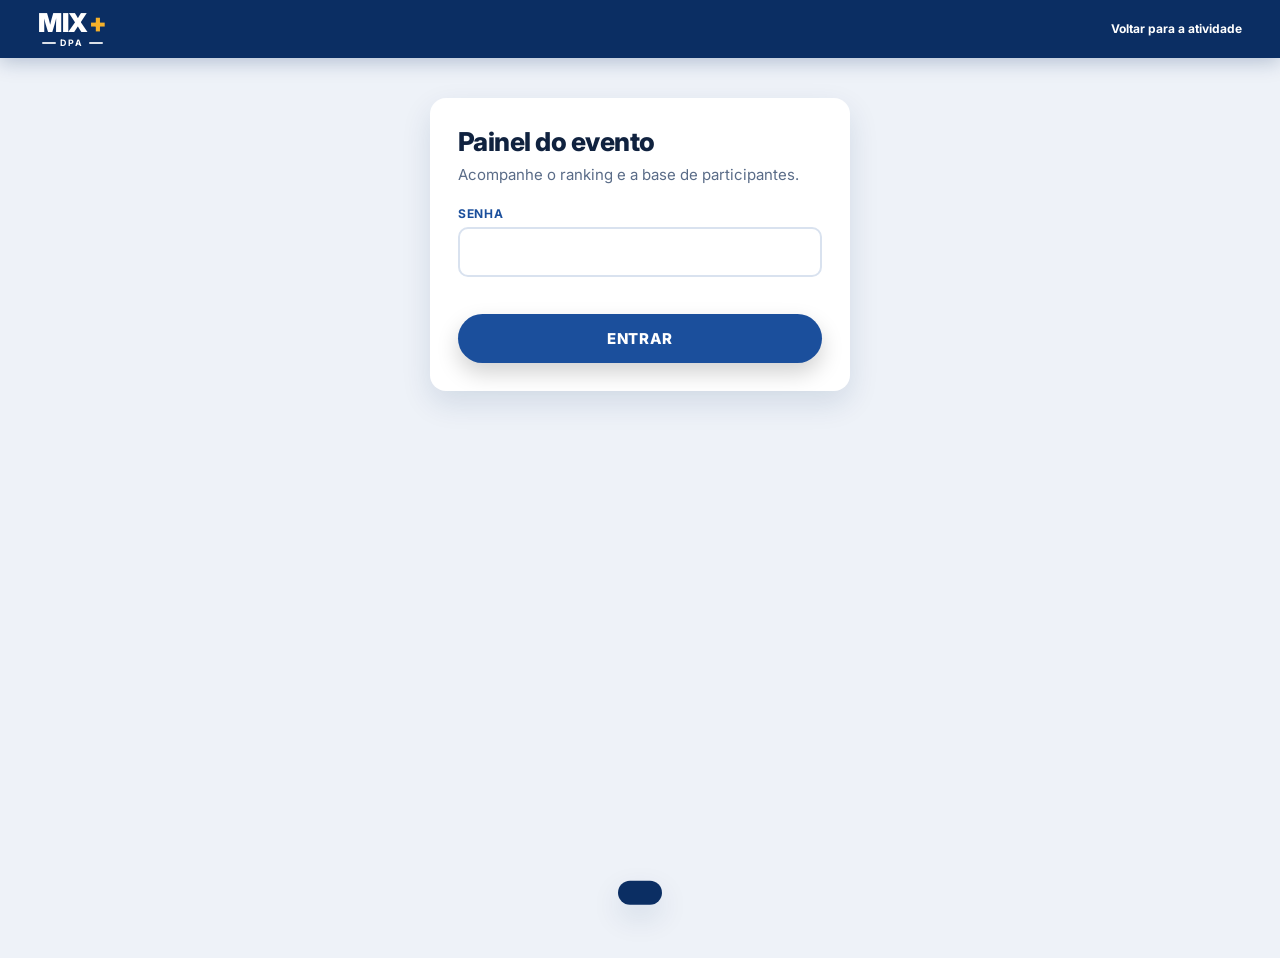
==== painel.html @ e9094240 "MIX+ DPA: atividade de itens incrementais em duas etapas A gôndola chega montada com os SKUs que rep" ====
<!DOCTYPE html>
<html lang="pt-BR">
<head>
<meta charset="utf-8">
<meta name="viewport" content="width=device-width, initial-scale=1">
<title>Painel do evento | MIX+ DPA</title>
<link rel="stylesheet" href="css/app.css">
<style>
  .kpis { display: grid; grid-template-columns: repeat(5, 1fr); gap: 14px; margin-bottom: 22px; }
  .kpi { background: #fff; border-radius: 14px; padding: 18px; box-shadow: var(--sombra); }
  .kpi b { font-size: 30px; font-weight: 900; display: block; line-height: 1; }
  .kpi span { font-size: 10.5px; text-transform: uppercase; letter-spacing: .07em; color: var(--texto-suave); font-weight: 700; }
  .grade-painel { display: grid; grid-template-columns: 1fr 1fr; gap: 18px; margin-bottom: 18px; }
  .barra-linha { display: grid; grid-template-columns: 1fr 52px; gap: 10px; align-items: center; margin-bottom: 9px; }
  .barra-linha .nome { font-size: 12.5px; font-weight: 600; }
  .barra-linha .trilho { height: 18px; background: #E8EEF6; border-radius: 6px; overflow: hidden; }
  .barra-linha .trilho i { display: block; height: 100%; background: var(--azul); }
  .barra-linha .num { font-weight: 800; font-size: 13px; text-align: right; }
  .acoes-painel { display: flex; gap: 10px; flex-wrap: wrap; margin-bottom: 20px; }
  .modo { background: #FFF7E3; border: 1px solid var(--amarelo); border-radius: 12px; padding: 12px 16px; font-size: 13px; margin-bottom: 20px; }
  .rolagem { overflow-x: auto; }
  @media (max-width: 900px) { .kpis { grid-template-columns: repeat(2, 1fr); } .grade-painel { grid-template-columns: 1fr; } }
</style>
</head>
<body>

<header class="topo"><div class="limite">
  <div class="marca claro p"><span class="mix"><b>MIX</b><i>+</i></span><span class="dpa">DPA</span></div>
  <a href="index.html" style="color:#fff;font-size:12px;font-weight:700;text-decoration:none">Voltar para a atividade</a>
</div></header>

<section class="tela ativa" id="tela-senha">
  <div class="miolo"><div class="limite">
    <div class="cartao" style="max-width:420px;margin:0 auto">
      <h2 class="titulo" style="font-size:26px">Painel do evento</h2>
      <p class="apoio">Acompanhe o ranking e a base de participantes.</p>
      <form id="form-senha" class="formulario">
        <div class="campo largo">
          <label for="f-senha">Senha</label>
          <input type="password" id="f-senha" autocomplete="current-password">
          <span class="erro" data-erro="f-senha"></span>
        </div>
        <div class="campo largo"><button class="btn azul" type="submit">Entrar</button></div>
      </form>
    </div>
  </div></div>
</section>

<section class="tela" id="tela-painel">
  <div class="miolo"><div class="limite">
    <span class="tarja" id="tarja-evento"></span>
    <h2 class="titulo">Ranking e participantes</h2>
    <p class="apoio" id="descricao-modo"></p>
    <div class="modo" id="modo"></div>

    <div class="kpis" id="kpis"></div>

    <div class="acoes-painel">
      <button class="btn pequeno azul" id="btn-atualizar">Atualizar agora</button>
      <button class="btn pequeno" id="btn-csv">Baixar CSV</button>
      <button class="btn pequeno linha" id="btn-json">Baixar JSON</button>
      <button class="btn pequeno linha" id="btn-limpar" style="color:var(--vermelho)">Limpar dados deste aparelho</button>
    </div>

    <div class="cartao" style="margin-bottom:18px">
      <h3 style="margin:0 0 4px;font-size:16px;font-weight:800">Ranking ao vivo</h3>
      <p class="sub" style="font-size:12.5px;color:var(--texto-suave);margin:0 0 14px" id="sub-ranking"></p>
      <div class="rolagem"><table class="tabela" id="tabela-ranking"></table></div>
    </div>

    <div class="grade-painel">
      <div class="cartao">
        <h3 style="margin:0 0 4px;font-size:16px;font-weight:800">Itens incrementais mais escolhidos</h3>
        <p class="sub" style="font-size:12.5px;color:var(--texto-suave);margin:0 0 14px">O que o time entende como prioridade.</p>
        <div id="mais-escolhidos"></div>
      </div>
      <div class="cartao">
        <h3 style="margin:0 0 4px;font-size:16px;font-weight:800">Oportunidades mais esquecidas</h3>
        <p class="sub" style="font-size:12.5px;color:var(--texto-suave);margin:0 0 14px">Itens de alta incrementalidade que ficaram de fora.</p>
        <div id="mais-esquecidos"></div>
      </div>
    </div>

    <div class="cartao">
      <h3 style="margin:0 0 4px;font-size:16px;font-weight:800">Base de participantes</h3>
      <p class="sub" style="font-size:12.5px;color:var(--texto-suave);margin:0 0 14px" id="resumo-base"></p>
      <div class="rolagem"><table class="tabela" id="tabela-base"></table></div>
    </div>
  </div></div>
</section>

<div class="aviso" id="aviso"></div>

<script src="config.js"></script>
<script src="js/dados.js"></script>
<script src="js/etapas.js"></script>
<script src="js/motor.js"></script>
<script src="js/store.js"></script>
<script src="js/painel.js"></script>
</body>
</html>
---- css/app.css ----
/* ==========================================================================
   MIX+ DPA | atividade de MIX ideal
   Paleta do material: azul marinho #0B2E63, azul #1B4F9C, azul claro #2E79D6,
   amarelo #F5B02A e branco.
   ========================================================================== */

@import url("https://fonts.googleapis.com/css2?family=Inter:wght@400;500;600;700;800;900&display=swap");

:root {
  --marinho: #0B2E63;
  --marinho-2: #0F3C7E;
  --azul: #1B4F9C;
  --azul-claro: #2E79D6;
  --amarelo: #F5B02A;
  --amarelo-claro: #FFC845;
  --fundo: #EEF2F8;
  --branco: #FFFFFF;
  --texto: #10223F;
  --texto-suave: #5A6C88;
  --linha: #D9E2EF;
  --verde: #2E9E6B;
  --vermelho: #D8434B;
  --sombra: 0 12px 30px rgba(11, 46, 99, .12);
  --raio: 16px;
}

* { box-sizing: border-box; }
html, body { margin: 0; padding: 0; }
body {
  font-family: Inter, system-ui, sans-serif;
  background: var(--fundo);
  color: var(--texto);
  -webkit-font-smoothing: antialiased;
  overflow-x: hidden;
}
button, input, select { font-family: inherit; }
img { max-width: 100%; display: block; }

.tela { display: none; min-height: 100vh; }
.tela.ativa { display: block; }
.limite { width: min(1280px, 94vw); margin: 0 auto; }

/* ---------- logotipo MIX+ DPA ---------- */
.marca { display: inline-flex; flex-direction: column; align-items: center; line-height: 1; user-select: none; }
.marca .mix { font-weight: 900; letter-spacing: -.02em; display: flex; align-items: flex-start; gap: .04em; }
.marca .mix b { font-weight: 900; }
.marca .mix i { font-style: normal; color: var(--amarelo); }
.marca .dpa {
  display: flex; align-items: center; gap: .5em; font-weight: 700; letter-spacing: .22em;
  margin-top: .32em; font-size: .34em; text-transform: uppercase;
}
.marca .dpa::before, .marca .dpa::after {
  content: ""; height: 2px; width: 1.6em; background: currentColor; opacity: .85; border-radius: 2px;
}
.marca.claro { color: #fff; }
.marca.escuro { color: var(--marinho); }
.marca.g { font-size: 76px; }
.marca.m { font-size: 40px; }
.marca.p { font-size: 26px; }

/* ---------- topo ---------- */
.topo {
  background: var(--marinho); color: #fff; position: sticky; top: 0; z-index: 60;
  padding: 10px 0; box-shadow: 0 4px 18px rgba(11, 46, 99, .25);
}
.topo .limite { display: flex; align-items: center; justify-content: space-between; gap: 16px; }
.topo .evento { font-size: 12px; font-weight: 600; opacity: .8; letter-spacing: .04em; }
.passos-topo { display: flex; gap: 8px; align-items: center; }
.passo-chip {
  display: flex; align-items: center; gap: 7px; background: rgba(255,255,255,.12);
  border: 1px solid rgba(255,255,255,.18); padding: 5px 12px; border-radius: 999px;
  font-size: 12px; font-weight: 600;
}
.passo-chip b { background: rgba(255,255,255,.22); width: 19px; height: 19px; border-radius: 50%; display: grid; place-items: center; font-size: 11px; }
.passo-chip.ativo { background: var(--amarelo); color: var(--marinho); border-color: var(--amarelo); }
.passo-chip.ativo b { background: rgba(11,46,99,.18); }
.passo-chip.feito { background: rgba(46,158,107,.9); border-color: transparent; }

/* ---------- abertura ---------- */
.abertura {
  min-height: 100vh; display: grid; place-items: center; text-align: center; padding: 40px 20px;
  background:
    radial-gradient(circle at 12% 18%, rgba(46,121,214,.5), transparent 45%),
    radial-gradient(circle at 88% 78%, rgba(245,176,42,.28), transparent 45%),
    var(--marinho);
  color: #fff; position: relative; overflow: hidden;
}
.abertura::after {
  content: ""; position: absolute; inset: auto -10% -32% -10%; height: 46%;
  background: var(--fundo); border-radius: 50% 50% 0 0 / 100% 100% 0 0;
}
.abertura-conteudo { position: relative; z-index: 2; max-width: 820px; }
.abertura h1 {
  font-size: clamp(28px, 4.4vw, 46px); font-weight: 800; line-height: 1.08; margin: 26px 0 14px; letter-spacing: -.02em;
}
.abertura h1 em { font-style: normal; color: var(--amarelo); }
.abertura p.chamada { font-size: clamp(15px, 1.9vw, 19px); opacity: .92; max-width: 620px; margin: 0 auto 30px; font-weight: 500; }
.como-funciona { display: grid; grid-template-columns: repeat(4, 1fr); gap: 12px; margin: 0 0 32px; }
.como-item {
  background: rgba(255,255,255,.1); border: 1px solid rgba(255,255,255,.16);
  border-radius: 14px; padding: 14px 12px; text-align: left; display: flex; gap: 10px; align-items: flex-start;
}
.como-item span {
  background: var(--amarelo); color: var(--marinho); font-weight: 800; font-size: 13px;
  width: 24px; height: 24px; border-radius: 50%; display: grid; place-items: center; flex: 0 0 auto;
}
.como-item p { margin: 0; font-size: 13px; line-height: 1.35; font-weight: 500; }

.btn {
  display: inline-flex; align-items: center; justify-content: center; gap: 10px;
  border: 0; border-radius: 999px; padding: 15px 34px; font-size: 15px; font-weight: 800;
  text-transform: uppercase; letter-spacing: .04em; cursor: pointer;
  background: var(--amarelo); color: var(--marinho);
  box-shadow: 0 10px 22px rgba(0,0,0,.18); transition: transform .14s ease, box-shadow .14s ease, opacity .14s ease;
}
.btn:hover { transform: translateY(-2px); }
.btn:disabled { opacity: .45; cursor: not-allowed; transform: none; }
.btn.azul { background: var(--azul); color: #fff; }
.btn.linha { background: transparent; border: 2px solid currentColor; color: var(--marinho); box-shadow: none; }
.btn.pequeno { padding: 10px 20px; font-size: 13px; }

/* ---------- cartoes e formulario ---------- */
.miolo { padding: 40px 0 70px; }
.cartao { background: var(--branco); border-radius: var(--raio); box-shadow: var(--sombra); padding: 28px; }
.tarja {
  display: inline-block; background: var(--azul); color: #fff; font-weight: 700; font-size: 11px;
  letter-spacing: .12em; text-transform: uppercase; padding: 6px 14px; border-radius: 999px; margin-bottom: 14px;
}
.tarja.amarela { background: var(--amarelo); color: var(--marinho); }
h2.titulo { font-size: clamp(22px, 3vw, 32px); font-weight: 800; margin: 0 0 8px; letter-spacing: -.02em; }
p.apoio { color: var(--texto-suave); font-size: 15px; margin: 0 0 22px; max-width: 640px; }

.formulario { display: grid; gap: 16px; grid-template-columns: repeat(2, 1fr); }
.campo { display: flex; flex-direction: column; gap: 6px; }
.campo.largo { grid-column: 1 / -1; }
.campo label { font-size: 12px; font-weight: 700; text-transform: uppercase; letter-spacing: .06em; color: var(--azul); }
.campo input, .campo select {
  border: 2px solid var(--linha); border-radius: 10px; padding: 13px 14px; font-size: 16px; background: #fff; color: var(--texto);
}
.campo input:focus, .campo select:focus { outline: none; border-color: var(--azul-claro); }
.campo input.invalido { border-color: var(--vermelho); background: #FFF6F6; }
.campo .erro { color: var(--vermelho); font-size: 12px; font-weight: 600; min-height: 15px; }
.consentimento { display: flex; gap: 11px; align-items: flex-start; background: var(--fundo); border-radius: 10px; padding: 14px; }
.consentimento input { width: 20px; height: 20px; accent-color: var(--azul); margin-top: 2px; flex: 0 0 auto; }
.consentimento label { font-size: 13.5px; color: var(--texto-suave); line-height: 1.45; }

/* ---------- transicao de etapa ---------- */
.etapa-aviso { display: grid; place-items: center; min-height: 78vh; text-align: center; }
.etapa-aviso .numero {
  width: 88px; height: 88px; border-radius: 50%; background: var(--azul); color: #fff;
  display: grid; place-items: center; font-size: 42px; font-weight: 900; margin: 0 auto 18px;
}
.etapa-aviso h2 { font-size: clamp(26px, 4vw, 40px); font-weight: 800; margin: 0 0 10px; }
.etapa-aviso p { color: var(--texto-suave); font-size: 16px; max-width: 560px; margin: 0 auto 10px; }
.regras { display: grid; gap: 10px; max-width: 520px; margin: 22px auto 30px; text-align: left; }
.regra { display: flex; gap: 12px; align-items: flex-start; background: #fff; border-radius: 12px; padding: 14px 16px; box-shadow: var(--sombra); }
.regra b { color: var(--azul); font-size: 22px; line-height: 1; }
.regra p { margin: 0; font-size: 14px; color: var(--texto); }

/* ---------- barra do jogo ---------- */
.barra {
  background: var(--marinho); color: #fff; position: sticky; top: 0; z-index: 70; padding: 10px 0;
}
.barra .limite { display: flex; align-items: center; gap: 18px; flex-wrap: wrap; justify-content: space-between; }
.medidores { display: flex; gap: 22px; align-items: center; flex-wrap: wrap; }
.medidor { display: flex; flex-direction: column; line-height: 1.15; }
.medidor b { font-size: 18px; font-weight: 800; }
.medidor span { font-size: 10.5px; text-transform: uppercase; letter-spacing: .08em; opacity: .7; font-weight: 600; }
.medidor.destaque b { color: var(--amarelo); }

/* ---------- arena ---------- */
.arena { display: grid; grid-template-columns: minmax(0, 1fr) minmax(300px, 360px); gap: 20px; padding: 22px 0 60px; align-items: start; }

.planograma { background: #fff; border-radius: var(--raio); box-shadow: var(--sombra); padding: 18px; position: sticky; top: 74px; }
.planograma-cabecalho { display: flex; justify-content: space-between; align-items: center; gap: 12px; flex-wrap: wrap; margin-bottom: 14px; }
.planograma-cabecalho h3 { margin: 0; font-size: 17px; font-weight: 800; }
.legenda-plano { display: flex; gap: 14px; font-size: 11.5px; color: var(--texto-suave); font-weight: 600; flex-wrap: wrap; }
.legenda-plano i { width: 11px; height: 11px; border-radius: 3px; display: inline-block; margin-right: 5px; vertical-align: -1px; }

.prateleira { margin-bottom: 12px; }
.prateleira .vaos { display: grid; gap: 6px; min-width: 0; }
.prateleira .base { height: 8px; border-radius: 3px; background: linear-gradient(180deg, #CBD8E8, #A9BDD6); margin-top: 3px; }

.vao {
  position: relative; aspect-ratio: 3 / 4; border-radius: 10px; min-width: 0; overflow: hidden;
  display: grid; place-items: center; background: #F7FAFD; border: 2px solid #E4ECF6;
}
.vao img { width: 100%; height: 100%; object-fit: contain; padding: 5px; }
.vao .nome-mini {
  position: absolute; inset: auto 0 0 0; font-size: 8px; font-weight: 700; text-align: center;
  background: rgba(255,255,255,.92); padding: 2px 2px; line-height: 1.1;
  display: -webkit-box; -webkit-line-clamp: 2; -webkit-box-orient: vertical; overflow: hidden;
}
.vao.base-80 { border-color: #DCE6F3; }
.vao.base-80::before {
  content: "80%"; position: absolute; top: 4px; left: 4px; z-index: 2;
  background: var(--marinho); color: #fff; font-size: 8px; font-weight: 800;
  padding: 2px 5px; border-radius: 999px; letter-spacing: .04em;
}
.vao.vazio {
  border: 2px dashed var(--azul-claro); background: #EAF2FD; cursor: pointer;
}
.vao.vazio::after {
  content: "+"; font-size: 26px; font-weight: 800; color: var(--azul-claro); opacity: .8;
}
.vao.vazio.sobre { background: #DCEBFF; border-color: var(--amarelo); box-shadow: inset 0 0 0 3px var(--amarelo); }
.vao.escolhido { border: 2px solid var(--amarelo); background: #FFFDF6; cursor: pointer; }
.vao.escolhido::before {
  content: "NOVO"; position: absolute; top: 4px; left: 4px; z-index: 2;
  background: var(--amarelo); color: var(--marinho); font-size: 8px; font-weight: 800;
  padding: 2px 5px; border-radius: 999px; letter-spacing: .04em;
}
.vao.escolhido:hover::after {
  content: "tirar"; position: absolute; inset: auto 0 0 0; background: rgba(216,67,75,.94); color: #fff;
  font-size: 9px; font-weight: 800; text-transform: uppercase; padding: 3px 0; text-align: center;
}

/* ---------- catalogo ---------- */
.catalogo { background: #fff; border-radius: var(--raio); box-shadow: var(--sombra); padding: 16px; min-width: 0; }
.catalogo h3 { margin: 0 0 3px; font-size: 16px; font-weight: 800; }
.catalogo p.dica { margin: 0 0 12px; font-size: 12.5px; color: var(--texto-suave); }
.busca input { width: 100%; border: 2px solid var(--linha); border-radius: 10px; padding: 10px 12px; font-size: 14px; margin-bottom: 10px; }
.busca input:focus { outline: none; border-color: var(--azul-claro); }
.abas { display: flex; gap: 6px; overflow-x: auto; padding-bottom: 8px; margin-bottom: 10px; }
.abas button {
  border: 2px solid var(--linha); background: #fff; color: var(--azul); border-radius: 8px;
  padding: 7px 13px; font-size: 12px; font-weight: 700; white-space: nowrap; cursor: pointer;
}
.abas button.ativo { background: var(--azul); border-color: var(--azul); color: #fff; }

.lista { display: grid; gap: 9px; max-height: 60vh; overflow-y: auto; padding-right: 4px; }
.item {
  display: grid; grid-template-columns: 54px 1fr 26px; gap: 10px; align-items: center;
  border: 2px solid #EDF2F8; border-radius: 12px; padding: 8px; cursor: pointer; background: #fff;
  transition: border-color .14s ease, transform .14s ease;
}
.item:hover { border-color: var(--azul-claro); transform: translateX(2px); }
.item.dentro { border-color: var(--amarelo); background: #FFFDF5; }
.item img { width: 54px; height: 54px; object-fit: contain; }
.item b { display: block; font-size: 12.5px; font-weight: 700; line-height: 1.22; }
.item small { font-size: 10.5px; color: var(--texto-suave); font-weight: 600; }
.item .selo { font-size: 9px; font-weight: 800; text-transform: uppercase; letter-spacing: .05em; padding: 2px 6px; border-radius: 999px; color: #fff; display: inline-block; margin-top: 4px; }
.item .marca-check {
  width: 22px; height: 22px; border-radius: 6px; border: 2px solid var(--linha); display: grid; place-items: center;
  font-size: 13px; font-weight: 800; color: transparent;
}
.item.dentro .marca-check { background: var(--amarelo); border-color: var(--amarelo); color: var(--marinho); }

/* ---------- arrastar ---------- */
.item, .vao.escolhido { touch-action: none; }
.item img, .vao img { -webkit-user-drag: none; }
.planograma, .catalogo, .barra { user-select: none; -webkit-user-select: none; }
body.arrastando { user-select: none; }
.fantasma {
  position: fixed; top: 0; left: 0; z-index: 400; pointer-events: none;
  width: 100px; margin: -50px 0 0 -50px; text-align: center; background: #fff;
  border-radius: 12px; padding: 6px 4px 5px; border: 2px solid var(--amarelo);
  box-shadow: 0 16px 34px rgba(11,34,63,.3); transform: translate(-300px,-300px);
}
.fantasma img { width: 100%; height: 58px; object-fit: contain; }
.fantasma span { display: block; font-size: 9px; font-weight: 700; line-height: 1.15; margin-top: 3px; max-height: 22px; overflow: hidden; }

/* ---------- resultado ---------- */
.faixa-resultado { background: var(--marinho); color: #fff; padding: 34px 0 64px; text-align: center; position: relative; }
.faixa-resultado::after { content: ""; position: absolute; inset: auto -10% -1px -10%; height: 40px; background: var(--fundo); border-radius: 50% 50% 0 0 / 100% 100% 0 0; }
.placar { font-size: clamp(56px, 10vw, 104px); font-weight: 900; line-height: .95; letter-spacing: -.03em; }
.placar small { font-size: .3em; font-weight: 700; opacity: .65; }
.nivel { display: inline-block; background: var(--amarelo); color: var(--marinho); font-weight: 800; text-transform: uppercase; letter-spacing: .1em; font-size: 13px; padding: 8px 20px; border-radius: 999px; margin-top: 10px; }
.posicao-ranking {
  display: inline-flex; align-items: center; gap: 12px; margin-top: 20px; background: rgba(255,255,255,.12);
  border: 1px solid rgba(255,255,255,.2); border-radius: 14px; padding: 12px 22px;
}
.posicao-ranking b { font-size: 34px; font-weight: 900; color: var(--amarelo); line-height: 1; }
.posicao-ranking span { font-size: 12.5px; text-align: left; opacity: .9; font-weight: 600; }

.corpo-resultado { padding: 0 0 70px; margin-top: -24px; position: relative; z-index: 3; }
.blocos { display: grid; grid-template-columns: repeat(3, 1fr); gap: 14px; margin-bottom: 22px; }
.bloco { background: #fff; border-radius: 14px; padding: 18px; box-shadow: var(--sombra); }
.bloco b { font-size: 26px; font-weight: 900; display: block; line-height: 1; }
.bloco b i { font-style: normal; font-size: 13px; color: var(--texto-suave); font-weight: 700; }
.bloco h4 { margin: 8px 0 5px; font-size: 13px; text-transform: uppercase; letter-spacing: .05em; }
.bloco p { margin: 0; font-size: 12px; color: var(--texto-suave); }
.bloco .barra-nota { height: 6px; background: #E8EEF6; border-radius: 999px; margin-top: 10px; overflow: hidden; }
.bloco .barra-nota i { display: block; height: 100%; background: var(--azul); border-radius: 999px; }

.grade { display: grid; grid-template-columns: 1fr 1fr; gap: 18px; }
.grade .cartao h3 { margin: 0 0 4px; font-size: 16px; font-weight: 800; }
.grade .cartao .sub { font-size: 12.5px; color: var(--texto-suave); margin: 0 0 14px; }
.cartao.largo { grid-column: 1 / -1; }

.linha-item { display: grid; grid-template-columns: 44px 1fr auto; gap: 11px; align-items: center; background: var(--fundo); border-radius: 10px; padding: 9px; margin-bottom: 8px; }
.linha-item img { width: 44px; height: 44px; object-fit: contain; }
.linha-item b { font-size: 12.5px; display: block; line-height: 1.2; }
.linha-item small { font-size: 11px; color: var(--texto-suave); }
.linha-item .valor { font-weight: 800; font-size: 13px; white-space: nowrap; }
.linha-item.ok .valor { color: var(--verde); }
.linha-item.falta .valor { color: var(--vermelho); }

.tabela { width: 100%; border-collapse: collapse; font-size: 13px; }
.tabela th { text-align: left; font-size: 10.5px; text-transform: uppercase; letter-spacing: .06em; color: var(--texto-suave); padding: 8px 10px; border-bottom: 2px solid var(--linha); }
.tabela td { padding: 9px 10px; border-bottom: 1px solid #EEF2F8; }
.tabela tr.eu { background: #FFF7E3; font-weight: 700; }
.tabela .pos { font-weight: 900; color: var(--azul); }
.podio-1 { color: #C9A227; } .podio-2 { color: #8A97A8; } .podio-3 { color: #B3703A; }

.acoes { display: flex; gap: 12px; justify-content: center; flex-wrap: wrap; margin: 26px 0 8px; }
.rodape { font-size: 11.5px; color: var(--texto-suave); text-align: center; padding: 20px 0 40px; line-height: 1.6; }

.aviso {
  position: fixed; left: 50%; bottom: 24px; transform: translateX(-50%) translateY(120%);
  background: var(--marinho); color: #fff; padding: 12px 22px; border-radius: 999px;
  font-size: 14px; font-weight: 600; z-index: 200; transition: transform .25s ease; box-shadow: var(--sombra);
  max-width: 90vw; text-align: center;
}
.aviso.aparece { transform: translateX(-50%) translateY(0); }

@media (max-width: 980px) {
  .arena { grid-template-columns: minmax(0, 1fr); }
  .planograma { position: static; }
  .blocos { grid-template-columns: 1fr; }
  .grade { grid-template-columns: 1fr; }
  .como-funciona { grid-template-columns: 1fr 1fr; }
  .lista { max-height: none; }
}
@media (max-width: 620px) {
  .formulario { grid-template-columns: 1fr; }
  .como-funciona { grid-template-columns: 1fr; }
  .marca.g { font-size: 52px; }
  .vao .nome-mini { display: none; }
}
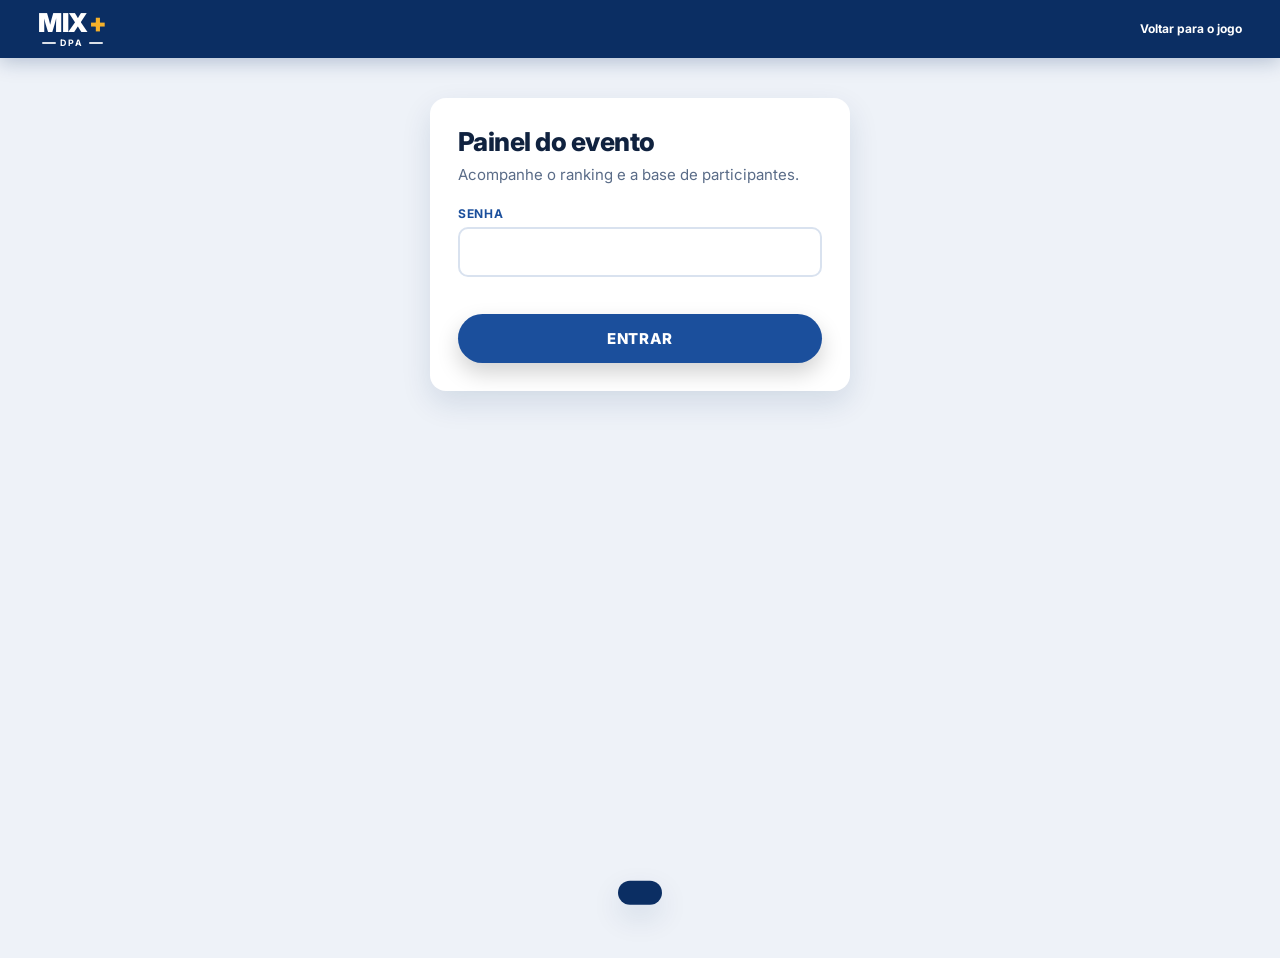
==== commit de29aec0: "Esquadrão Acelera +DPA: game de sortimento da Convenção de Vendas 2027" ====
--- a/painel.html
+++ b/painel.html
@@ -3,7 +3,7 @@
 <head>
 <meta charset="utf-8">
 <meta name="viewport" content="width=device-width, initial-scale=1">
-<title>Painel do evento | MIX+ DPA</title>
+<title>Painel | Esquadrão Acelera +DPA</title>
 <link rel="stylesheet" href="css/app.css">
 <style>
   .kpis { display: grid; grid-template-columns: repeat(5, 1fr); gap: 14px; margin-bottom: 22px; }
@@ -26,7 +26,7 @@
 
 <header class="topo"><div class="limite">
   <div class="marca claro p"><span class="mix"><b>MIX</b><i>+</i></span><span class="dpa">DPA</span></div>
-  <a href="index.html" style="color:#fff;font-size:12px;font-weight:700;text-decoration:none">Voltar para a atividade</a>
+  <a href="index.html" style="color:#fff;font-size:12px;font-weight:700;text-decoration:none">Voltar para o jogo</a>
 </div></header>
 
 <section class="tela ativa" id="tela-senha">
@@ -70,13 +70,13 @@
 
     <div class="grade-painel">
       <div class="cartao">
-        <h3 style="margin:0 0 4px;font-size:16px;font-weight:800">Itens incrementais mais escolhidos</h3>
+        <h3 style="margin:0 0 4px;font-size:16px;font-weight:800">SKUs mais travados</h3>
         <p class="sub" style="font-size:12.5px;color:var(--texto-suave);margin:0 0 14px">O que o time entende como prioridade.</p>
         <div id="mais-escolhidos"></div>
       </div>
       <div class="cartao">
-        <h3 style="margin:0 0 4px;font-size:16px;font-weight:800">Oportunidades mais esquecidas</h3>
-        <p class="sub" style="font-size:12.5px;color:var(--texto-suave);margin:0 0 14px">Itens de alta incrementalidade que ficaram de fora.</p>
+        <h3 style="margin:0 0 4px;font-size:16px;font-weight:800">Escolhas ideais que mais ficaram de fora</h3>
+        <p class="sub" style="font-size:12.5px;color:var(--texto-suave);margin:0 0 14px">Onde o time mais precisa de pílula de conhecimento.</p>
         <div id="mais-esquecidos"></div>
       </div>
     </div>
@@ -91,11 +91,10 @@
 
 <div class="aviso" id="aviso"></div>
 
-<script src="config.js"></script>
-<script src="js/dados.js"></script>
-<script src="js/etapas.js"></script>
-<script src="js/motor.js"></script>
-<script src="js/store.js"></script>
-<script src="js/painel.js"></script>
+<script src="config.js?v=20261124h"></script>
+<script src="js/base.js?v=20261124h"></script>
+<script src="js/store.js?v=20261124h"></script>
+<script src="js/motor.js?v=20261124h"></script>
+<script src="js/painel.js?v=20261124h"></script>
 </body>
 </html>
--- a/css/app.css
+++ b/css/app.css
@@ -157,6 +157,25 @@
 .regra b { color: var(--azul); font-size: 22px; line-height: 1; }
 .regra p { margin: 0; font-size: 14px; color: var(--texto); }
 
+/* ---------- formatos de loja ---------- */
+.formatos { display: grid; grid-template-columns: repeat(2, 1fr); gap: 16px; }
+.cartao-formato {
+  text-align: left; background: #fff; border: 3px solid transparent; border-radius: var(--raio);
+  box-shadow: var(--sombra); padding: 22px; cursor: pointer; font: inherit; color: inherit;
+  display: flex; flex-direction: column; gap: 10px; transition: transform .15s ease, border-color .15s ease;
+}
+.cartao-formato:hover { transform: translateY(-3px); }
+.cartao-formato.marcado { border-color: var(--amarelo); }
+.cartao-formato .chip {
+  align-self: flex-start; background: var(--fundo); color: var(--azul); font-size: 11px; font-weight: 800;
+  text-transform: uppercase; letter-spacing: .08em; padding: 5px 11px; border-radius: 999px;
+}
+.cartao-formato h3 { margin: 0; font-size: 21px; font-weight: 800; }
+.cartao-formato p { margin: 0; font-size: 13.5px; color: var(--texto-suave); line-height: 1.45; }
+.cartao-formato .numeros { display: grid; grid-template-columns: repeat(3, 1fr); gap: 8px; margin-top: auto; padding-top: 12px; border-top: 1px solid var(--linha); }
+.cartao-formato .numeros b { display: block; font-size: 19px; font-weight: 900; color: var(--azul); line-height: 1.1; }
+.cartao-formato .numeros span { font-size: 10.5px; color: var(--texto-suave); font-weight: 600; line-height: 1.25; display: block; }
+
 /* ---------- barra do jogo ---------- */
 .barra {
   background: var(--marinho); color: #fff; position: sticky; top: 0; z-index: 70; padding: 10px 0;
@@ -167,58 +186,51 @@
 .medidor b { font-size: 18px; font-weight: 800; }
 .medidor span { font-size: 10.5px; text-transform: uppercase; letter-spacing: .08em; opacity: .7; font-weight: 600; }
 .medidor.destaque b { color: var(--amarelo); }
-
-/* ---------- arena ---------- */
-.arena { display: grid; grid-template-columns: minmax(0, 1fr) minmax(300px, 360px); gap: 20px; padding: 22px 0 60px; align-items: start; }
-
-.planograma { background: #fff; border-radius: var(--raio); box-shadow: var(--sombra); padding: 18px; position: sticky; top: 74px; }
-.planograma-cabecalho { display: flex; justify-content: space-between; align-items: center; gap: 12px; flex-wrap: wrap; margin-bottom: 14px; }
-.planograma-cabecalho h3 { margin: 0; font-size: 17px; font-weight: 800; }
-.legenda-plano { display: flex; gap: 14px; font-size: 11.5px; color: var(--texto-suave); font-weight: 600; flex-wrap: wrap; }
-.legenda-plano i { width: 11px; height: 11px; border-radius: 3px; display: inline-block; margin-right: 5px; vertical-align: -1px; }
-
-.prateleira { margin-bottom: 12px; }
-.prateleira .vaos { display: grid; gap: 6px; min-width: 0; }
-.prateleira .base { height: 8px; border-radius: 3px; background: linear-gradient(180deg, #CBD8E8, #A9BDD6); margin-top: 3px; }
-
-.vao {
-  position: relative; aspect-ratio: 3 / 4; border-radius: 10px; min-width: 0; overflow: hidden;
-  display: grid; place-items: center; background: #F7FAFD; border: 2px solid #E4ECF6;
-}
-.vao img { width: 100%; height: 100%; object-fit: contain; padding: 5px; }
-.vao .nome-mini {
-  position: absolute; inset: auto 0 0 0; font-size: 8px; font-weight: 700; text-align: center;
-  background: rgba(255,255,255,.92); padding: 2px 2px; line-height: 1.1;
+.medidor.dinheiro b { color: #8FE3B0; }
+.medidor.dinheiro b.bom { color: var(--amarelo); }
+.medidor.dinheiro span { opacity: .85; }
+.trilho-meta { height: 4px; width: 120px; background: rgba(255,255,255,.2); border-radius: 999px; margin-top: 5px; overflow: hidden; }
+.trilho-meta i { display: block; height: 100%; background: var(--amarelo); border-radius: 999px; width: 0; transition: width .25s ease; }
+.acoes-barra { display: flex; gap: 8px; align-items: center; }
+.btn.linha.claro { color: #fff; border-color: rgba(255,255,255,.45); }
+.btn.linha.claro:hover { border-color: #fff; }
+.btn.pronto { box-shadow: 0 0 0 3px rgba(245,176,42,.35), 0 10px 22px rgba(0,0,0,.18); }
+.medidor.destaque b.zerado { color: #FF8A8A; }
+
+/* ---------- arena: o que a loja tem x o que incluir ---------- */
+.arena { display: grid; grid-template-columns: 300px minmax(0, 1fr); gap: 22px; padding: 22px 0 60px; align-items: start; }
+
+.ja-na-loja {
+  background: #fff; border-radius: var(--raio); box-shadow: var(--sombra); padding: 18px;
+  position: sticky; top: 74px;
+}
+.ja-na-loja h3 { margin: 0 0 4px; font-size: 16px; font-weight: 800; }
+.ja-na-loja .sub { margin: 0 0 14px; font-size: 12.5px; color: var(--texto-suave); line-height: 1.45; }
+.grade-fixos { display: grid; grid-template-columns: repeat(3, 1fr); gap: 8px; max-height: 62vh; overflow-y: auto; padding-right: 4px; }
+.fixo {
+  background: var(--fundo); border-radius: 10px; padding: 7px 5px 6px; text-align: center;
+  border: 1px solid var(--linha); position: relative;
+}
+.fixo img { width: 100%; height: 54px; object-fit: contain; }
+.fixo span {
   display: -webkit-box; -webkit-line-clamp: 2; -webkit-box-orient: vertical; overflow: hidden;
-}
-.vao.base-80 { border-color: #DCE6F3; }
-.vao.base-80::before {
-  content: "80%"; position: absolute; top: 4px; left: 4px; z-index: 2;
-  background: var(--marinho); color: #fff; font-size: 8px; font-weight: 800;
-  padding: 2px 5px; border-radius: 999px; letter-spacing: .04em;
-}
-.vao.vazio {
-  border: 2px dashed var(--azul-claro); background: #EAF2FD; cursor: pointer;
-}
-.vao.vazio::after {
-  content: "+"; font-size: 26px; font-weight: 800; color: var(--azul-claro); opacity: .8;
-}
-.vao.vazio.sobre { background: #DCEBFF; border-color: var(--amarelo); box-shadow: inset 0 0 0 3px var(--amarelo); }
-.vao.escolhido { border: 2px solid var(--amarelo); background: #FFFDF6; cursor: pointer; }
-.vao.escolhido::before {
-  content: "NOVO"; position: absolute; top: 4px; left: 4px; z-index: 2;
-  background: var(--amarelo); color: var(--marinho); font-size: 8px; font-weight: 800;
-  padding: 2px 5px; border-radius: 999px; letter-spacing: .04em;
-}
-.vao.escolhido:hover::after {
-  content: "tirar"; position: absolute; inset: auto 0 0 0; background: rgba(216,67,75,.94); color: #fff;
-  font-size: 9px; font-weight: 800; text-transform: uppercase; padding: 3px 0; text-align: center;
-}
+  font-size: 8.5px; font-weight: 700; line-height: 1.2; margin-top: 4px; color: var(--marinho);
+}
+
+.escolha { background: #fff; border-radius: var(--raio); box-shadow: var(--sombra); padding: 18px; min-width: 0; }
+.escolha-cabecalho { display: flex; justify-content: space-between; align-items: flex-start; gap: 14px; margin-bottom: 12px; }
+.escolha-cabecalho h3 { margin: 0 0 3px; font-size: 18px; font-weight: 800; }
+.contador {
+  flex: 0 0 auto; text-align: center; background: var(--fundo); border: 2px solid var(--linha);
+  border-radius: 12px; padding: 8px 14px; min-width: 76px;
+}
+.contador b { display: block; font-size: 24px; font-weight: 900; line-height: 1; color: var(--azul); }
+.contador span { font-size: 10.5px; color: var(--texto-suave); font-weight: 700; }
+.contador.completo { border-color: var(--amarelo); background: #FFF8E8; }
+.contador.completo b { color: var(--marinho); }
 
 /* ---------- catalogo ---------- */
-.catalogo { background: #fff; border-radius: var(--raio); box-shadow: var(--sombra); padding: 16px; min-width: 0; }
-.catalogo h3 { margin: 0 0 3px; font-size: 16px; font-weight: 800; }
-.catalogo p.dica { margin: 0 0 12px; font-size: 12.5px; color: var(--texto-suave); }
+.escolha p.dica { margin: 0; font-size: 12.5px; color: var(--texto-suave); max-width: 520px; }
 .busca input { width: 100%; border: 2px solid var(--linha); border-radius: 10px; padding: 10px 12px; font-size: 14px; margin-bottom: 10px; }
 .busca input:focus { outline: none; border-color: var(--azul-claro); }
 .abas { display: flex; gap: 6px; overflow-x: auto; padding-bottom: 8px; margin-bottom: 10px; }
@@ -228,23 +240,27 @@
 }
 .abas button.ativo { background: var(--azul); border-color: var(--azul); color: #fff; }
 
-.lista { display: grid; gap: 9px; max-height: 60vh; overflow-y: auto; padding-right: 4px; }
+.lista { display: grid; grid-template-columns: repeat(2, minmax(0, 1fr)); gap: 9px; max-height: 62vh; overflow-y: auto; padding-right: 4px; }
 .item {
-  display: grid; grid-template-columns: 54px 1fr 26px; gap: 10px; align-items: center;
+  display: grid; grid-template-columns: 54px 1fr 28px; gap: 10px; align-items: center;
   border: 2px solid #EDF2F8; border-radius: 12px; padding: 8px; cursor: pointer; background: #fff;
-  transition: border-color .14s ease, transform .14s ease;
+  transition: border-color .14s ease, transform .14s ease, background .14s ease;
+  user-select: none;
 }
 .item:hover { border-color: var(--azul-claro); transform: translateX(2px); }
-.item.dentro { border-color: var(--amarelo); background: #FFFDF5; }
+.item.dentro { border-color: var(--amarelo); background: #FFFBF0; }
+.item.bloqueado { opacity: .5; }
+.item { position: relative; }
+.caixa {
+  width: 26px; height: 26px; border-radius: 8px; border: 2px solid var(--linha); background: #fff;
+  display: grid; place-items: center; font-size: 15px; font-weight: 900; color: transparent; flex: 0 0 auto;
+}
+.item.dentro .caixa { background: var(--amarelo); border-color: var(--amarelo); color: var(--marinho); }
 .item img { width: 54px; height: 54px; object-fit: contain; }
 .item b { display: block; font-size: 12.5px; font-weight: 700; line-height: 1.22; }
 .item small { font-size: 10.5px; color: var(--texto-suave); font-weight: 600; }
 .item .selo { font-size: 9px; font-weight: 800; text-transform: uppercase; letter-spacing: .05em; padding: 2px 6px; border-radius: 999px; color: #fff; display: inline-block; margin-top: 4px; }
-.item .marca-check {
-  width: 22px; height: 22px; border-radius: 6px; border: 2px solid var(--linha); display: grid; place-items: center;
-  font-size: 13px; font-weight: 800; color: transparent;
-}
-.item.dentro .marca-check { background: var(--amarelo); border-color: var(--amarelo); color: var(--marinho); }
+
 
 /* ---------- arrastar ---------- */
 .item, .vao.escolhido { touch-action: none; }
@@ -261,6 +277,106 @@
 .fantasma span { display: block; font-size: 9px; font-weight: 700; line-height: 1.15; margin-top: 3px; max-height: 22px; overflow: hidden; }
 
 /* ---------- resultado ---------- */
+.faturamento-resumo {
+  display: inline-flex; align-items: center; gap: 14px; flex-wrap: wrap; justify-content: center;
+  margin-top: 18px; background: rgba(255,255,255,.1); border: 1px solid rgba(255,255,255,.18);
+  border-radius: 16px; padding: 14px 22px;
+}
+.fat-bloco { text-align: center; }
+.fat-bloco span { display: block; font-size: 11px; opacity: .8; font-weight: 600; letter-spacing: .04em; text-transform: uppercase; }
+.fat-bloco b { font-size: 22px; font-weight: 900; }
+.fat-bloco.destaque b { color: var(--amarelo); }
+.fat-seta { opacity: .6; font-size: 18px; }
+
+#cartao-ranking { margin-bottom: 18px; }
+
+/* ---------- pódio visual ---------- */
+.podio-visual {
+  display: grid; grid-template-columns: repeat(3, 1fr); gap: 10px; align-items: end;
+  margin: 6px 0 22px; padding-top: 14px;
+}
+.podio-visual:empty { display: none; }
+.podio-visual .lugar { text-align: center; position: relative; }
+.podio-visual .coroa {
+  position: absolute; top: -16px; left: 50%; transform: translateX(-50%);
+  font-size: 20px; color: var(--amarelo);
+}
+.podio-visual .aval {
+  width: 46px; height: 46px; border-radius: 50%; display: grid; place-items: center;
+  margin: 0 auto 6px; font-weight: 900; font-size: 15px; color: #fff; background: var(--azul);
+  border: 3px solid #fff; box-shadow: 0 4px 12px rgba(11,46,99,.18);
+}
+.podio-visual .l1 .aval { background: #C9A227; width: 56px; height: 56px; font-size: 18px; }
+.podio-visual .l2 .aval { background: #8A97A8; }
+.podio-visual .l3 .aval { background: #B3703A; }
+.podio-visual b { display: block; font-size: 13.5px; font-weight: 800; line-height: 1.2; }
+.podio-visual small { display: block; font-size: 11px; color: var(--texto-suave); margin-bottom: 8px;
+  overflow: hidden; text-overflow: ellipsis; white-space: nowrap; }
+.podio-visual .degrau {
+  border-radius: 12px 12px 0 0; display: flex; flex-direction: column; align-items: center;
+  justify-content: center; gap: 2px; color: #fff; position: relative;
+}
+.podio-visual .l1 .degrau { background: linear-gradient(180deg, #E8C46A, #C9A227); }
+.podio-visual .l2 .degrau { background: linear-gradient(180deg, #CBD4DF, #94A3B5); }
+.podio-visual .l3 .degrau { background: linear-gradient(180deg, #DFB38C, #B3703A); }
+.podio-visual .degrau .num { font-size: 20px; font-weight: 900; }
+.podio-visual .degrau em { font-style: normal; font-size: 12px; font-weight: 700; opacity: .92; }
+.podio-visual .lugar.eu .degrau { box-shadow: inset 0 0 0 3px var(--marinho); }
+
+/* ---------- lista do ranking ---------- */
+.lista-ranking { display: grid; gap: 8px; }
+.linha-rank {
+  display: grid; grid-template-columns: 30px 36px minmax(110px, 1.1fr) minmax(80px, 1.6fr) auto;
+  gap: 10px; align-items: center; background: var(--fundo); border-radius: 12px; padding: 9px 12px;
+  border: 2px solid transparent;
+}
+.linha-rank.eu { background: #FFF8E8; border-color: var(--amarelo); }
+.linha-rank .pos { font-size: 15px; font-weight: 900; color: var(--texto-suave); text-align: center; }
+.linha-rank .pos.medalha-1 { color: #C9A227; }
+.linha-rank .pos.medalha-2 { color: #8A97A8; }
+.linha-rank .pos.medalha-3 { color: #B3703A; }
+.linha-rank .aval {
+  width: 34px; height: 34px; border-radius: 50%; display: grid; place-items: center;
+  background: var(--azul); color: #fff; font-weight: 800; font-size: 12.5px;
+}
+.linha-rank .quem b { display: block; font-size: 13.5px; font-weight: 700; line-height: 1.2; }
+.linha-rank .quem b i { font-style: normal; font-size: 10px; font-weight: 800; color: var(--marinho);
+  background: var(--amarelo); border-radius: 999px; padding: 1px 6px; margin-left: 4px; vertical-align: 1px; }
+.linha-rank .quem small { font-size: 11px; color: var(--texto-suave); }
+.linha-rank .trilho { height: 10px; background: #E2E9F3; border-radius: 999px; overflow: hidden; }
+.linha-rank .trilho i { display: block; height: 100%; background: linear-gradient(90deg, var(--azul-claro), var(--azul)); border-radius: 999px; }
+.linha-rank.eu .trilho i { background: linear-gradient(90deg, var(--amarelo), #E09B12); }
+.linha-rank .dados { text-align: right; }
+.linha-rank .dados b { font-size: 16px; font-weight: 900; }
+.linha-rank .dados small { display: block; font-size: 10.5px; color: var(--texto-suave); }
+
+/* ---------- barra de ação da seleção ---------- */
+.barra-acao {
+  position: fixed; left: 0; right: 0; bottom: 0; z-index: 90;
+  background: rgba(255,255,255,.97); border-top: 1px solid var(--linha);
+  box-shadow: 0 -8px 24px rgba(11,46,99,.12);
+  padding: 12px 0 calc(12px + env(safe-area-inset-bottom));
+  transform: translateY(110%); transition: transform .22s ease;
+}
+body.com-barra-acao .barra-acao { transform: translateY(0); }
+.barra-acao .limite { display: flex; align-items: center; justify-content: space-between; gap: 18px; }
+.resumo-selecao { display: flex; align-items: center; gap: 14px; min-width: 0; }
+.bolinhas { display: flex; gap: 5px; flex-wrap: wrap; max-width: 220px; }
+.bolinhas i {
+  width: 13px; height: 13px; border-radius: 50%; background: #DCE4EF; display: block;
+  transition: background .15s ease, transform .15s ease;
+}
+.bolinhas i.cheia { background: var(--amarelo); transform: scale(1.12); }
+.resumo-selecao .texto b { display: block; font-size: 15px; font-weight: 800; line-height: 1.2; }
+.resumo-selecao .texto span { font-size: 12.5px; color: var(--texto-suave); }
+.btn.grande { padding: 17px 40px; font-size: 16px; }
+.btn.grande.apagado { opacity: .5; }
+.btn.grande.pronto { animation: pulso 1.6s ease-in-out infinite; }
+@keyframes pulso {
+  0%, 100% { box-shadow: 0 10px 22px rgba(0,0,0,.18), 0 0 0 0 rgba(245,176,42,.55); }
+  50% { box-shadow: 0 10px 22px rgba(0,0,0,.18), 0 0 0 12px rgba(245,176,42,0); }
+}
+body.com-barra-acao .arena { padding-bottom: 110px; }
 .faixa-resultado { background: var(--marinho); color: #fff; padding: 34px 0 64px; text-align: center; position: relative; }
 .faixa-resultado::after { content: ""; position: absolute; inset: auto -10% -1px -10%; height: 40px; background: var(--fundo); border-radius: 50% 50% 0 0 / 100% 100% 0 0; }
 .placar { font-size: clamp(56px, 10vw, 104px); font-weight: 900; line-height: .95; letter-spacing: -.03em; }
@@ -314,16 +430,30 @@
 }
 .aviso.aparece { transform: translateX(-50%) translateY(0); }
 
+@media (max-width: 760px) {
+  .podio-visual .aval { width: 38px; height: 38px; font-size: 13px; }
+  .podio-visual .l1 .aval { width: 44px; height: 44px; }
+  .linha-rank { grid-template-columns: 26px 32px minmax(90px, 1fr) auto; }
+  .linha-rank .trilho { display: none; }
+  .barra-acao .limite { flex-direction: column; align-items: stretch; gap: 10px; }
+  .btn.grande { width: 100%; }
+  .bolinhas { max-width: none; }
+}
 @media (max-width: 980px) {
   .arena { grid-template-columns: minmax(0, 1fr); }
+  .ja-na-loja { position: static; }
+  .grade-fixos { grid-template-columns: repeat(6, 1fr); max-height: none; }
+  .lista { grid-template-columns: minmax(0, 1fr); }
   .planograma { position: static; }
   .blocos { grid-template-columns: 1fr; }
   .grade { grid-template-columns: 1fr; }
   .como-funciona { grid-template-columns: 1fr 1fr; }
+  .formatos { grid-template-columns: 1fr; }
   .lista { max-height: none; }
 }
 @media (max-width: 620px) {
   .formulario { grid-template-columns: 1fr; }
+  .grade-fixos { grid-template-columns: repeat(3, 1fr); }
   .como-funciona { grid-template-columns: 1fr; }
   .marca.g { font-size: 52px; }
   .vao .nome-mini { display: none; }
